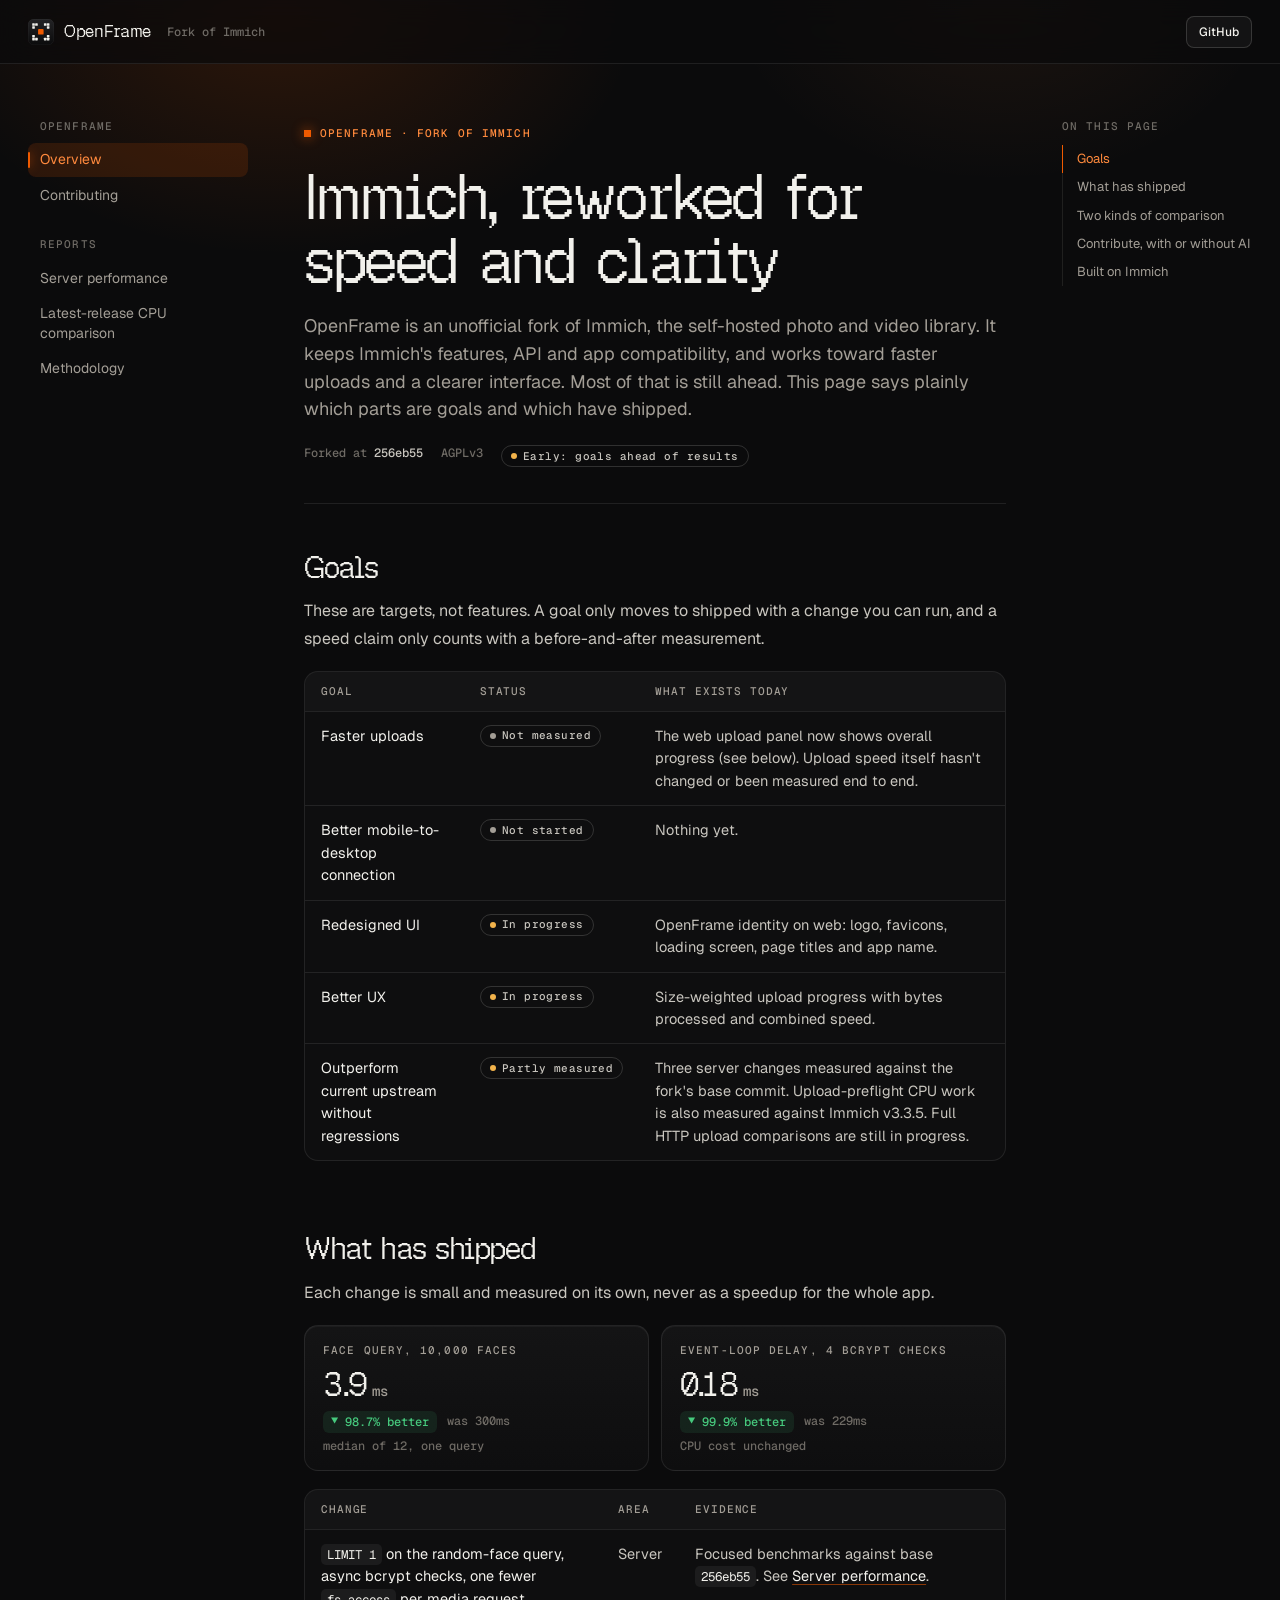
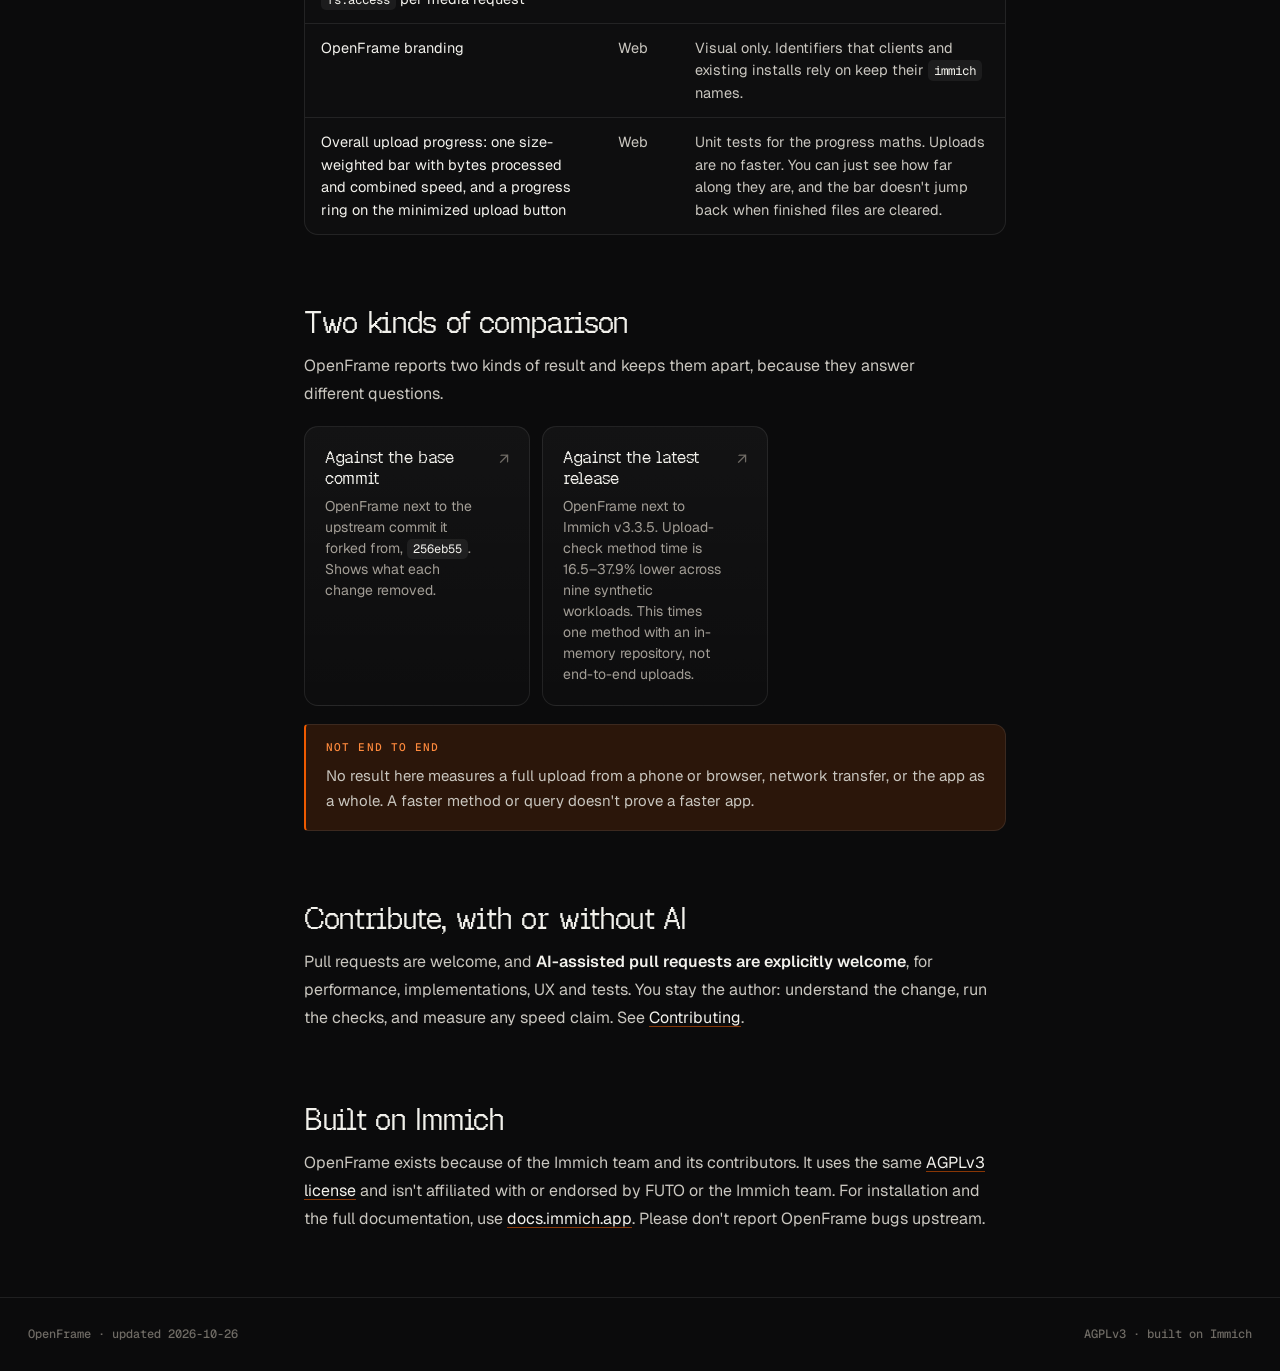
==== docs-site/src/index.html @ c0ccea8d "feat: launch OpenFrame branding, contribution policy and upload progress" ====
<!doctype html>
<html lang="en">
<head>
  <title>OpenFrame · a self-hosted photo library, forked from Immich</title>
  <meta name="description" content="OpenFrame is an unofficial fork of Immich working toward faster uploads, a better mobile-to-desktop connection and a redesigned UI. What's a goal, what has shipped, and how to contribute, including with AI tools.">
  <meta charset="utf-8">
  <meta name="viewport" content="width=device-width, initial-scale=1">
  <link rel="icon" href="assets/favicon.svg" type="image/svg+xml">
  <link rel="preconnect" href="https://fonts.googleapis.com">
  <link rel="preconnect" href="https://fonts.gstatic.com" crossorigin>
  <link rel="stylesheet" href="https://fonts.googleapis.com/css2?family=Geist:wght@400;500;600&family=Geist+Mono:wght@400;500&display=swap">
  <link rel="stylesheet" href="assets/site.css">
  <script src="site.config.js"></script>
  <script src="assets/site.js" defer></script>
</head>
<body>
  <main class="doc-main">
    <header class="doc-head">
      <p class="eyebrow cap">OpenFrame · fork of Immich</p>
      <h1>Immich, reworked for speed and clarity</h1>
      <p class="lede">OpenFrame is an unofficial fork of Immich, the self-hosted photo and video library. It keeps Immich's features, API and app compatibility, and works toward faster uploads and a clearer interface. Most of that is still ahead. This page says plainly which parts are goals and which have shipped.</p>
      <div class="doc-meta"><span>Forked at <b>256eb55</b></span><span>AGPLv3</span><span class="badge warn">Early: goals ahead of results</span></div>
    </header>

    <article class="doc-body">
      <h2>Goals</h2>
      <p>These are targets, not features. A goal only moves to shipped with a change you can run, and a speed claim only counts with a before-and-after measurement.</p>
      <table>
        <thead><tr><th>Goal</th><th>Status</th><th>What exists today</th></tr></thead>
        <tbody>
          <tr><td>Faster uploads</td><td><span class="badge">Not measured</span></td><td>The web upload panel now shows overall progress (see below). Upload speed itself hasn't changed or been measured end to end.</td></tr>
          <tr><td>Better mobile-to-desktop connection</td><td><span class="badge">Not started</span></td><td>Nothing yet.</td></tr>
          <tr><td>Redesigned UI</td><td><span class="badge warn">In progress</span></td><td>OpenFrame identity on web: logo, favicons, loading screen, page titles and app name.</td></tr>
          <tr><td>Better UX</td><td><span class="badge warn">In progress</span></td><td>Size-weighted upload progress with bytes processed and combined speed.</td></tr>
          <tr><td>Outperform current upstream without regressions</td><td><span class="badge warn">Partly measured</span></td><td>Three server changes measured against the fork's base commit. Upload-preflight CPU work is also measured against Immich v3.3.5. Full HTTP upload comparisons are still in progress.</td></tr>
        </tbody>
      </table>

      <h2>What has shipped</h2>
      <p>Each change is small and measured on its own, never as a speedup for the whole app.</p>
      <div class="stats">
        <div class="stat" data-label="Face query, 10,000 faces" data-value="3.9" data-before="300.3" data-unit="ms" data-better="lower" data-note="median of 12, one query"></div>
        <div class="stat" data-label="Event-loop delay, 4 bcrypt checks" data-value="0.18" data-before="229.2" data-unit="ms" data-better="lower" data-note="CPU cost unchanged"></div>
      </div>
      <table>
        <thead><tr><th>Change</th><th>Area</th><th>Evidence</th></tr></thead>
        <tbody>
          <tr><td><code>LIMIT 1</code> on the random-face query, async bcrypt checks, one fewer <code>fs.access</code> per media request</td><td>Server</td><td>Focused benchmarks against base <code>256eb55</code>. See <a href="performance.html">Server performance</a>.</td></tr>
          <tr><td>OpenFrame branding</td><td>Web</td><td>Visual only. Identifiers that clients and existing installs rely on keep their <code>immich</code> names.</td></tr>
          <tr><td>Overall upload progress: one size-weighted bar with bytes processed and combined speed, and a progress ring on the minimized upload button</td><td>Web</td><td>Unit tests for the progress maths. Uploads are no faster. You can just see how far along they are, and the bar doesn't jump back when finished files are cleared.</td></tr>
        </tbody>
      </table>

      <h2>Two kinds of comparison</h2>
      <p>OpenFrame reports two kinds of result and keeps them apart, because they answer different questions.</p>
      <div class="cards">
        <a class="card" href="performance.html"><b>Against the base commit</b><span>OpenFrame next to the upstream commit it forked from, <code>256eb55</code>. Shows what each change removed.</span></a>
        <a class="card" href="release-comparison.html"><b>Against the latest release</b><span>OpenFrame next to Immich v3.3.5. Upload-check method time is 16.5–37.9% lower across nine synthetic workloads. This times one method with an in-memory repository, not end-to-end uploads.</span></a>
      </div>
      <div class="callout warn">
        <p class="cap">Not end to end</p>
        <p>No result here measures a full upload from a phone or browser, network transfer, or the app as a whole. A faster method or query doesn't prove a faster app.</p>
      </div>

      <h2>Contribute, with or without AI</h2>
      <p>Pull requests are welcome, and <strong>AI-assisted pull requests are explicitly welcome</strong>, for performance, implementations, UX and tests. You stay the author: understand the change, run the checks, and measure any speed claim. See <a href="contributing.html">Contributing</a>.</p>

      <h2>Built on Immich</h2>
      <p>OpenFrame exists because of the Immich team and its contributors. It uses the same <a href="https://github.com/immich-app/immich/blob/main/LICENSE">AGPLv3 license</a> and isn't affiliated with or endorsed by FUTO or the Immich team. For installation and the full documentation, use <a href="https://docs.immich.app/">docs.immich.app</a>. Please don't report OpenFrame bugs upstream.</p>
    </article>
  </main>
</body>
</html>
---- docs-site/src/assets/site.css ----
/* a.yash0.in site kit: the also.codes dark system, tuned for docs and performance reports. */

@font-face { font-family: 'Geist Pixel'; src: url('fonts/GeistPixel-Square.woff2') format('woff2'); font-weight: 100 900; font-display: swap; }

:root {
  --bg: #0b0b0c;
  --panel: #131314;
  --panel-2: #0e0e0f;
  --ink: #f2f1ec;
  --ink-2: #c9c6bf;
  --mute: #a39e96;
  --faint: #6f6b65;
  --line: rgba(242, 241, 236, 0.09);
  --line-2: rgba(242, 241, 236, 0.16);
  --accent: #ef5a00;
  --accent-2: #ff8a3d;
  --accent-soft: rgba(239, 90, 0, 0.14);
  --ok: #46c97d;
  --warn: #f2b34b;
  --danger: #ff6a4d;
  /* Chart series, fixed order. Validated against --panel-2 for dark mode and colorblind separation. */
  --c1: #e8620f;
  --c2: #3f84e0;
  --c3: #b08a1e;
  --c4: #9a6ad6;
  --c5: #1f9e80;
  --c-before: #7a766f;
  --ease: cubic-bezier(0.16, 1, 0.3, 1);
  --sans: Geist, ui-sans-serif, system-ui, -apple-system, sans-serif;
  --mono: 'Geist Mono', ui-monospace, SFMono-Regular, Menlo, monospace;
  --pixel: 'Geist Pixel', var(--mono);
  color-scheme: dark;
}

*, *::before, *::after { box-sizing: border-box; }
html { overflow-x: clip; scroll-padding-top: 96px; -webkit-text-size-adjust: 100%; }
body {
  margin: 0;
  min-height: 100dvh;
  background: var(--bg);
  color: var(--ink);
  font: 16px/1.55 var(--sans);
  -webkit-font-smoothing: antialiased;
  overflow-x: clip;
}
::selection { background: rgba(239, 90, 0, 0.35); color: #fff; }
a { color: inherit; text-decoration: none; }
button { font: inherit; color: inherit; }
h1, h2, h3, h4 { margin: 0; font-family: var(--pixel); font-weight: 500; letter-spacing: -0.045em; line-height: 1.04; text-wrap: balance; }
p { margin: 0; text-wrap: pretty; }
code, pre { font-family: var(--mono); }
:not(pre) > code { font-size: 0.86em; padding: 2px 6px; border-radius: 5px; background: rgba(255, 255, 255, 0.06); color: var(--ink); }
:focus-visible { outline: 2px solid var(--accent-2); outline-offset: 4px; border-radius: 4px; }
.muted { color: var(--mute); }
.cap { font: 500 11px/1.2 var(--mono); letter-spacing: 0.1em; text-transform: uppercase; }
.eyebrow { display: inline-flex; align-items: center; gap: 9px; color: var(--accent-2); }
.eyebrow::before { content: ''; width: 7px; height: 7px; background: var(--accent); box-shadow: 0 0 12px rgba(239, 90, 0, 0.8); }
.skip-link { position: fixed; left: 20px; top: -100px; z-index: 100; padding: 12px 20px; border-radius: 30px; background: var(--ink); color: var(--bg); }
.skip-link:focus { top: 12px; }

/* ---------- buttons ---------- */

.btn {
  display: inline-flex; align-items: center; justify-content: center; gap: 8px;
  height: 40px; padding: 0 18px;
  border: 1px solid var(--line-2); border-radius: 999px;
  background: rgba(255, 255, 255, 0.04);
  font: 500 14px/1 var(--sans); white-space: nowrap; cursor: pointer;
  transition: transform 0.35s var(--ease), background 0.3s, border-color 0.3s;
}
.btn:hover { background: rgba(255, 255, 255, 0.09); border-color: rgba(255, 255, 255, 0.26); }
.btn:active { transform: translateY(1px) scale(0.985); }
.btn-primary { border-color: transparent; background: linear-gradient(#ff7a2a, var(--accent)); color: #fff; box-shadow: inset 0 1px 0 rgba(255, 255, 255, 0.35), 0 8px 22px -8px rgba(239, 90, 0, 0.75); }
.btn-primary:hover { background: linear-gradient(#ff8a3d, #f56400); border-color: transparent; }
.btn-sm { height: 32px; padding: 0 12px; border-radius: 8px; font-size: 12px; }

/* ---------- top bar ---------- */

.topbar {
  position: fixed; inset: 0 0 auto; z-index: 20;
  display: flex; align-items: center; gap: 16px;
  height: 64px; padding: 0 28px;
  border-bottom: 1px solid var(--line);
  background: rgba(11, 11, 12, 0.78);
  backdrop-filter: blur(14px) saturate(1.4);
}
.brand { display: inline-flex; align-items: center; gap: 10px; min-width: 0; font: 500 17px/1 var(--pixel); letter-spacing: -0.02em; }
.brand img { width: 26px; height: 26px; flex: none; }
.brand span { overflow: hidden; text-overflow: ellipsis; white-space: nowrap; }
.topbar .crumb { color: var(--faint); font: 500 12px/1 var(--mono); }
.topbar .crumb a:hover { color: var(--ink); }
.topbar nav { display: flex; gap: 6px; margin-left: auto; }

/* ---------- three-column docs layout ---------- */

.docs {
  position: relative;
  display: grid; grid-template-columns: 220px minmax(0, 1fr) 190px; gap: 56px;
  width: 100%; max-width: 1304px; margin: 0 auto; padding: 120px 28px 64px;
}
.docs.wide { grid-template-columns: 220px minmax(0, 1fr); }
.docs::before {
  content: ''; position: absolute; inset: 0 0 auto; height: 520px; z-index: -1; pointer-events: none;
  background:
    radial-gradient(40% 70% at 22% 0%, rgba(239, 90, 0, 0.16), transparent 70%),
    radial-gradient(30% 50% at 78% 0%, rgba(255, 138, 61, 0.07), transparent 70%);
}

.doc-menu { position: sticky; top: 96px; max-height: calc(100dvh - 120px); overflow-y: auto; scrollbar-width: thin; }
.doc-menu > summary { display: none; }
.doc-nav-group + .doc-nav-group { margin-top: 26px; }
.doc-nav .cap { margin-bottom: 10px; padding-left: 12px; color: var(--faint); }
.doc-nav ul { list-style: none; margin: 0; padding: 0; display: grid; gap: 2px; }
.doc-nav a { position: relative; display: block; padding: 7px 12px; border-radius: 8px; color: var(--mute); font-size: 14px; line-height: 1.4; transition: color 0.2s, background 0.2s; }
.doc-nav a:hover { color: var(--ink); background: rgba(255, 255, 255, 0.04); }
.doc-nav a[aria-current='page'] { color: var(--accent-2); background: var(--accent-soft); }
.doc-nav a[aria-current='page']::before { content: ''; position: absolute; left: 0; top: 9px; bottom: 9px; width: 2px; border-radius: 2px; background: var(--accent); box-shadow: 0 0 10px rgba(239, 90, 0, 0.8); }

.doc-toc { position: sticky; top: 96px; align-self: start; }
.doc-toc .cap { margin-bottom: 12px; color: var(--faint); }
.doc-toc ul { list-style: none; margin: 0; padding: 0; border-left: 1px solid var(--line); }
.doc-toc a { display: block; margin-left: -1px; padding: 5px 0 5px 14px; border-left: 1px solid transparent; color: var(--mute); font-size: 13px; line-height: 1.4; transition: color 0.2s, border-color 0.2s; }
.doc-toc a:hover { color: var(--ink); }
.doc-toc a.on { color: var(--accent-2); border-left-color: var(--accent); }

/* ---------- page head ---------- */

.doc-main { min-width: 0; max-width: 800px; }
.docs.wide .doc-main { max-width: 1040px; }
.doc-head { padding-bottom: 36px; margin-bottom: 40px; border-bottom: 1px solid var(--line); }
.doc-head h1 { margin: 20px 0 18px; font-size: clamp(38px, 5.4vw, 62px); }
.doc-head .lede { max-width: 60ch; color: var(--mute); font-size: 18px; }
.doc-meta { display: flex; flex-wrap: wrap; gap: 8px 18px; margin-top: 22px; color: var(--faint); font: 500 12px/1.4 var(--mono); }
.doc-meta b { color: var(--ink-2); font-weight: 500; }

/* ---------- prose ---------- */

.doc-body { color: var(--ink-2); font-size: 16px; line-height: 1.75; }
.doc-body > * + * { margin-top: 18px; }
.doc-body h2 { margin-top: 64px; padding-top: 8px; color: var(--ink); font-size: 30px; scroll-margin-top: 104px; }
.doc-body > h2:first-child { margin-top: 0; }
.doc-body h3 { margin-top: 36px; color: var(--ink); font-size: 20px; letter-spacing: -0.03em; scroll-margin-top: 104px; }
.doc-body h2 + *, .doc-body h3 + * { margin-top: 14px; }
.doc-anchor { margin-left: 12px; color: var(--faint); font-family: var(--mono); font-size: 0.6em; opacity: 0; transition: opacity 0.2s, color 0.2s; }
.doc-body :is(h2, h3):hover .doc-anchor, .doc-anchor:focus-visible { opacity: 1; }
.doc-anchor:hover { color: var(--accent-2); }
.doc-body :is(p, li, td, .callout) a { color: var(--ink); text-decoration: underline; text-decoration-color: rgba(239, 90, 0, 0.55); text-underline-offset: 3px; }
.doc-body :is(p, li, td, .callout) a:hover { color: var(--accent-2); text-decoration-color: var(--accent-2); }
.doc-body strong { color: var(--ink); font-weight: 600; }
.doc-body ul, .doc-body ol { padding-left: 22px; }
.doc-body li + li { margin-top: 8px; }
.doc-body ul li::marker { color: var(--accent); }
.doc-body ol li::marker { color: var(--mute); font-family: var(--mono); font-size: 0.86em; }
.doc-body hr { height: 1px; margin: 48px 0; border: 0; background: var(--line); }
.doc-body img { max-width: 100%; border: 1px solid var(--line); border-radius: 14px; }

/* ---------- code ---------- */

.code { margin: 22px 0 0; overflow: hidden; border: 1px solid var(--line); border-radius: 14px; background: #070708; box-shadow: 0 30px 60px -40px rgba(0, 0, 0, 0.9), inset 0 1px 0 rgba(255, 255, 255, 0.04); }
.code figcaption { display: flex; align-items: center; gap: 6px; min-height: 44px; padding: 4px 6px 4px 16px; border-bottom: 1px solid var(--line); background: rgba(255, 255, 255, 0.025); }
.code figcaption i { width: 9px; height: 9px; border-radius: 50%; background: rgba(255, 255, 255, 0.12); }
.code figcaption span { margin: 0 auto 0 8px; color: var(--mute); font: 500 11px/1 var(--mono); letter-spacing: 0.08em; text-transform: uppercase; }
.code pre { margin: 0; padding: 20px 22px; overflow-x: auto; color: var(--ink); font: 13.5px/1.75 var(--mono); scrollbar-width: thin; }
.code code { padding: 0; background: none; font-size: inherit; color: inherit; }
.code .add { color: var(--ok); }
.code .del { color: var(--danger); }
.code .dim { color: var(--faint); }

/* ---------- tables ---------- */

.table { overflow-x: auto; border: 1px solid var(--line); border-radius: 14px; background: rgba(255, 255, 255, 0.015); }
.table table { width: 100%; border-collapse: collapse; font-size: 14.5px; line-height: 1.55; }
.table th { padding: 12px 16px; color: var(--mute); background: rgba(255, 255, 255, 0.025); font: 500 11px/1.3 var(--mono); letter-spacing: 0.08em; text-transform: uppercase; text-align: left; white-space: nowrap; }
.table td { padding: 13px 16px; border-top: 1px solid var(--line); vertical-align: top; }
.table td:first-child { color: var(--ink); }
.table :is(th, td).num { text-align: right; font-family: var(--mono); font-variant-numeric: tabular-nums; }
.table tr:hover td { background: rgba(255, 255, 255, 0.015); }

/* ---------- callouts ---------- */

.callout { display: grid; gap: 6px; padding: 16px 18px 16px 20px; border: 1px solid var(--line); border-left: 2px solid var(--mute); border-radius: 4px 12px 12px 4px; background: rgba(255, 255, 255, 0.025); font-size: 15px; line-height: 1.65; }
.callout > .cap { color: var(--mute); }
.callout.tip { border-left-color: var(--ok); background: rgba(70, 201, 125, 0.05); }
.callout.tip > .cap { color: var(--ok); }
.callout.warn { border-left-color: var(--accent); background: var(--accent-soft); }
.callout.warn > .cap { color: var(--accent-2); }
.callout > * + * { margin-top: 4px; }

/* ---------- steps ---------- */

.doc-body ol.steps { list-style: none; counter-reset: step; padding: 0; }
.steps > li { counter-increment: step; position: relative; margin: 0 !important; padding: 0 0 30px 56px; }
.steps > li::before { content: counter(step, decimal-leading-zero); position: absolute; left: 0; top: 0; display: grid; place-items: center; width: 36px; height: 36px; border: 1px solid var(--line-2); border-radius: 10px; background: var(--panel); color: var(--accent-2); font: 500 12px/1 var(--mono); }
.steps > li::after { content: ''; position: absolute; left: 18px; top: 44px; bottom: 8px; width: 1px; background: linear-gradient(var(--line-2), transparent); }
.steps > li:last-child { padding-bottom: 0; }
.steps > li:last-child::after { display: none; }
.steps h3 { margin: 6px 0 10px !important; font-size: 19px; }

/* ---------- cards ---------- */

.cards { display: grid; grid-template-columns: repeat(auto-fill, minmax(220px, 1fr)); gap: 12px; }
.card { position: relative; display: grid; align-content: start; gap: 8px; padding: 20px; border: 1px solid var(--line); border-radius: 14px; background: linear-gradient(180deg, rgba(255, 255, 255, 0.035), rgba(255, 255, 255, 0.01)); transition: border-color 0.3s, transform 0.4s var(--ease), background 0.3s; }
.card b { color: var(--ink); font: 500 17px/1.2 var(--pixel); letter-spacing: -0.02em; }
.card span { color: var(--mute); font-size: 14px; line-height: 1.5; }
a.card { padding-right: 44px; text-decoration: none !important; }
a.card::after { content: '↗'; position: absolute; top: 20px; right: 20px; color: var(--faint); transition: color 0.3s, transform 0.4s var(--ease); }
a.card:hover { border-color: rgba(239, 90, 0, 0.45); background: linear-gradient(180deg, rgba(239, 90, 0, 0.09), rgba(239, 90, 0, 0.02)); transform: translateY(-2px); }
a.card:hover::after { color: var(--accent-2); transform: translate(2px, -2px); }

/* ---------- badges ---------- */

.badge { display: inline-flex; align-items: center; gap: 6px; height: 22px; padding: 0 9px; border: 1px solid var(--line-2); border-radius: 999px; color: var(--ink-2); font: 500 11px/1 var(--mono); letter-spacing: 0.04em; white-space: nowrap; vertical-align: 2px; }
.badge::before { content: ''; width: 6px; height: 6px; border-radius: 50%; background: var(--mute); }
.badge.ok::before { background: var(--ok); }
.badge.warn::before { background: var(--warn); }
.badge.bad::before { background: var(--danger); }

/* ---------- stat tiles ---------- */

.stats { display: grid; grid-template-columns: repeat(auto-fit, minmax(160px, 1fr)); gap: 12px; }
.stat { display: grid; align-content: start; gap: 10px; padding: 18px 18px 16px; border: 1px solid var(--line); border-radius: 14px; background: linear-gradient(180deg, #141415, #0e0e0f); box-shadow: inset 0 1px 0 rgba(255, 255, 255, 0.04); }
.stat > .cap { color: var(--mute); }
.stat-value { color: var(--ink); font: 500 34px/1 var(--pixel); letter-spacing: -0.04em; font-variant-numeric: tabular-nums; }
.stat-value small { margin-left: 4px; color: var(--mute); font: 500 14px/1 var(--mono); letter-spacing: 0; }
.stat-foot { display: flex; flex-wrap: wrap; align-items: center; gap: 6px 10px; color: var(--faint); font: 500 12px/1.3 var(--mono); }
.delta { display: inline-flex; align-items: center; gap: 4px; height: 22px; padding: 0 8px; border-radius: 6px; font: 500 12px/1 var(--mono); }
.delta.good { color: var(--ok); background: rgba(70, 201, 125, 0.1); }
.delta.bad { color: var(--danger); background: rgba(255, 106, 77, 0.1); }
.delta.flat { color: var(--mute); background: rgba(255, 255, 255, 0.05); }

/* ---------- charts ---------- */

.chart { position: relative; margin: 26px 0 0; padding: 20px 20px 16px; border: 1px solid var(--line); border-radius: 16px; background: linear-gradient(180deg, #121213, var(--panel-2)); box-shadow: inset 0 1px 0 rgba(255, 255, 255, 0.04); }
.chart-head { display: flex; flex-wrap: wrap; align-items: flex-start; gap: 10px 16px; margin-bottom: 14px; }
.chart-title { flex: 1 1 240px; display: grid; gap: 4px; }
.chart-title b { color: var(--ink); font: 500 17px/1.25 var(--pixel); letter-spacing: -0.02em; }
.chart-title span { color: var(--mute); font-size: 13.5px; line-height: 1.45; }
.chart-legend { display: flex; flex-wrap: wrap; gap: 6px 14px; margin: 0 0 12px; padding: 0; list-style: none; color: var(--ink-2); font: 500 12px/1.3 var(--mono); }
.chart-legend li { display: inline-flex; align-items: center; gap: 7px; margin: 0 !important; }
.chart-legend i { width: 10px; height: 10px; border-radius: 3px; }
.chart-legend i.line { height: 3px; border-radius: 1px; width: 14px; }
.chart-plot { position: relative; }
.chart-plot svg { display: block; width: 100%; height: auto; overflow: visible; }
.chart svg text { fill: var(--mute); font: 500 11px var(--mono); font-variant-numeric: tabular-nums; }
.chart svg text.ink { fill: var(--ink-2); }
.chart svg text.strong { fill: var(--ink); }
.chart svg .grid { stroke: var(--line); stroke-width: 1; }
.chart svg .axis { stroke: var(--line-2); stroke-width: 1; }
.chart svg .cross { stroke: var(--line-2); stroke-width: 1; }
.chart svg .mark-line { stroke: var(--faint); stroke-width: 1; stroke-dasharray: 3 4; }
.chart figcaption { margin-top: 12px; padding-top: 12px; border-top: 1px solid var(--line); color: var(--faint); font-size: 13px; line-height: 1.55; }
.chart .table { margin-top: 12px; }
.chart-tip {
  position: absolute; z-index: 5; pointer-events: none;
  min-width: 150px; padding: 10px 12px;
  border: 1px solid var(--line-2); border-radius: 10px;
  background: rgba(19, 19, 20, 0.96); box-shadow: 0 18px 40px -18px rgba(0, 0, 0, 0.9);
  font: 500 12px/1.5 var(--mono); color: var(--ink-2);
  opacity: 0; transform: translateY(4px); transition: opacity 0.15s, transform 0.15s;
}
.chart-tip.on { opacity: 1; transform: none; }
.chart-tip b { display: block; margin-bottom: 4px; color: var(--ink); font-weight: 500; }
.chart-tip div { display: flex; align-items: center; gap: 8px; }
.chart-tip div i { width: 8px; height: 8px; border-radius: 2px; flex: none; }
.chart-tip div span { margin-left: auto; padding-left: 14px; color: var(--ink); }
.chart-error { color: var(--danger); font: 500 13px/1.5 var(--mono); }

/* ---------- footer ---------- */

.site-foot { display: flex; flex-wrap: wrap; justify-content: space-between; gap: 12px; max-width: 1304px; margin: 0 auto; padding: 28px; border-top: 1px solid var(--line); color: var(--faint); font: 500 12px/1.4 var(--mono); }
.site-foot a:hover { color: var(--ink); }

/* ---------- responsive ---------- */

@media (max-width: 1180px) {
  .docs { grid-template-columns: 220px minmax(0, 1fr); }
  .doc-toc { display: none; }
}

@media (max-width: 860px) {
  .topbar { padding: 0 18px; }
  .topbar .crumb { display: none; }
  .docs, .docs.wide { grid-template-columns: minmax(0, 1fr); gap: 0; padding: 92px 18px 48px; }
  .doc-menu { position: static; max-height: none; margin-bottom: 28px; border: 1px solid var(--line); border-radius: 12px; background: var(--panel-2); }
  .doc-menu > summary { display: flex; align-items: center; justify-content: space-between; padding: 12px 14px; cursor: pointer; list-style: none; color: var(--ink-2); font: 500 12px/1 var(--mono); letter-spacing: 0.08em; text-transform: uppercase; }
  .doc-menu > summary::after { content: '+'; color: var(--accent-2); }
  .doc-menu[open] > summary::after { content: '−'; }
  .doc-menu .doc-nav { padding: 4px 6px 14px; }
  .chart { padding: 16px 14px 12px; }
}

@media (prefers-reduced-motion: reduce) {
  *, *::before, *::after { transition-duration: 0.01ms !important; animation-duration: 0.01ms !important; }
}

@media print {
  .topbar, .doc-side, .doc-toc, .chart-head .btn, .site-foot { display: none !important; }
  .docs { display: block; padding: 0; }
}
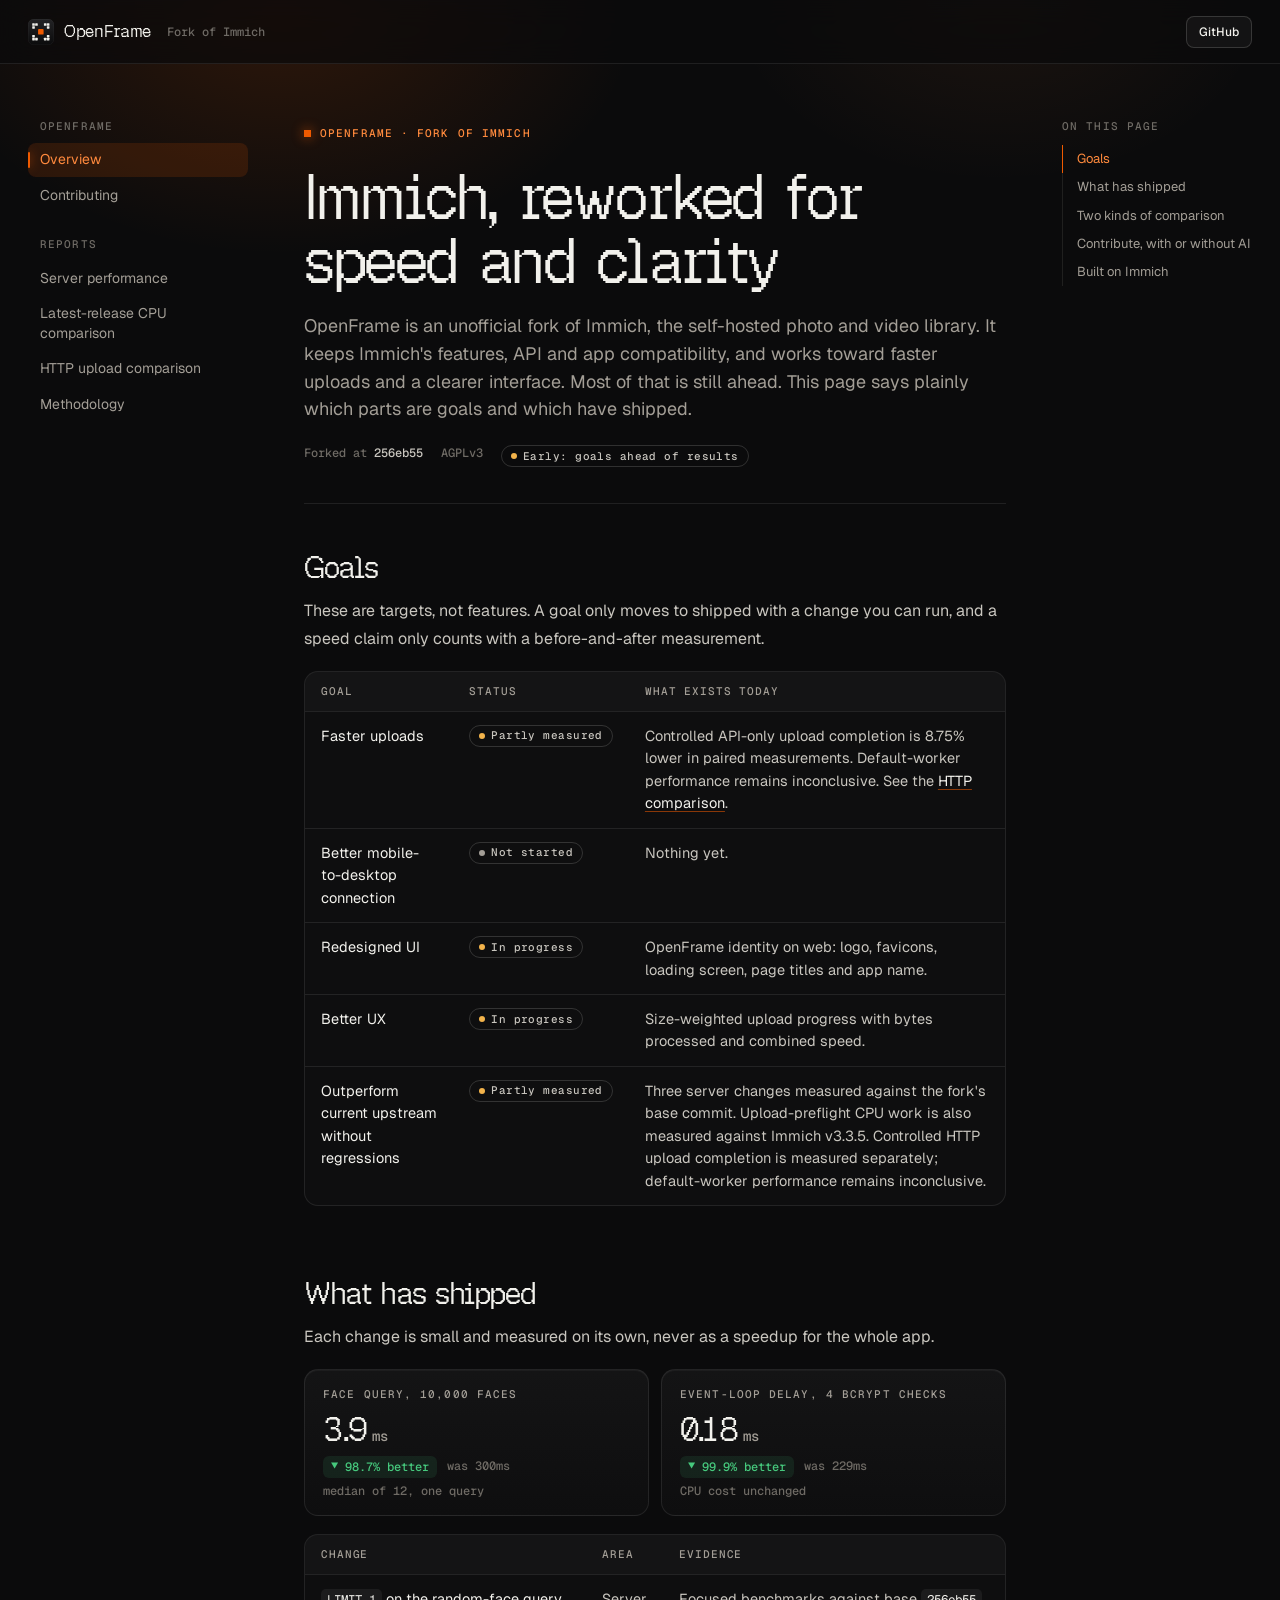
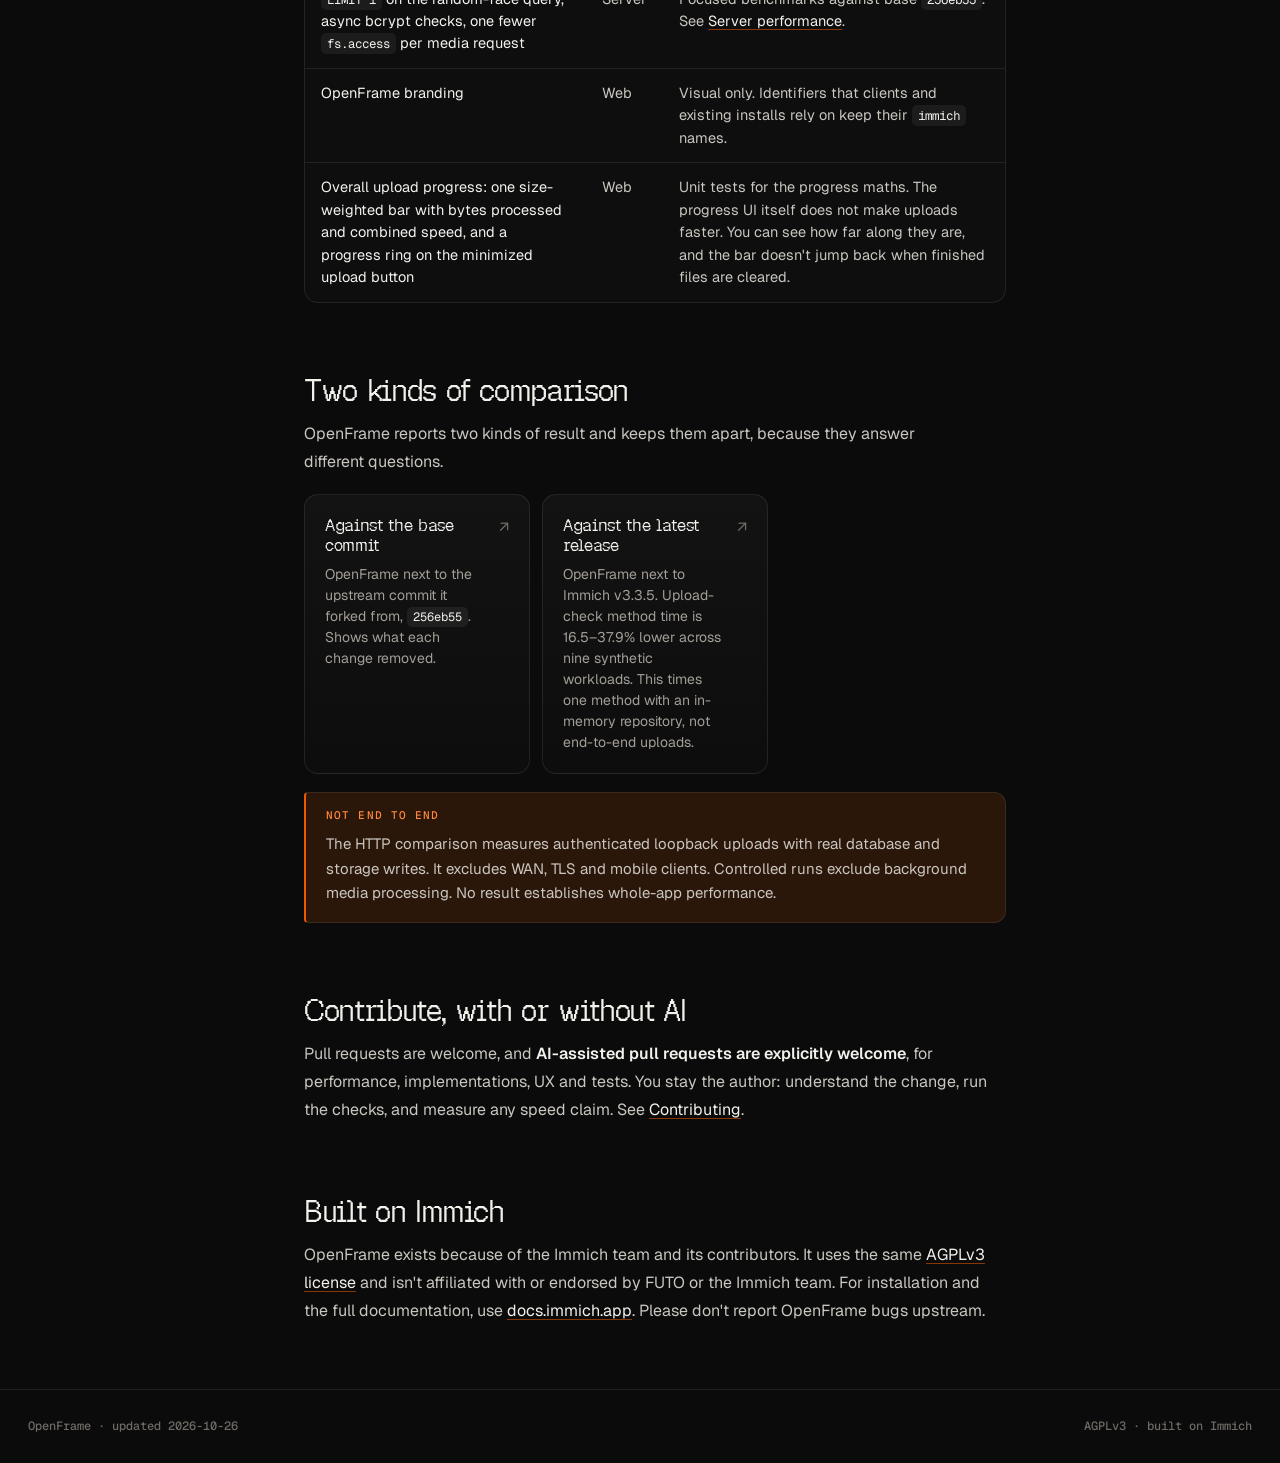
==== commit 7d3464f9: "perf: publish reproducible latest-Immich upload comparisons" ====
--- a/docs-site/src/index.html
+++ b/docs-site/src/index.html
@@ -28,11 +28,11 @@
       <table>
         <thead><tr><th>Goal</th><th>Status</th><th>What exists today</th></tr></thead>
         <tbody>
-          <tr><td>Faster uploads</td><td><span class="badge">Not measured</span></td><td>The web upload panel now shows overall progress (see below). Upload speed itself hasn't changed or been measured end to end.</td></tr>
+          <tr><td>Faster uploads</td><td><span class="badge warn">Partly measured</span></td><td>Controlled API-only upload completion is 8.75% lower in paired measurements. Default-worker performance remains inconclusive. See the <a href="http-comparison.html">HTTP comparison</a>.</td></tr>
           <tr><td>Better mobile-to-desktop connection</td><td><span class="badge">Not started</span></td><td>Nothing yet.</td></tr>
           <tr><td>Redesigned UI</td><td><span class="badge warn">In progress</span></td><td>OpenFrame identity on web: logo, favicons, loading screen, page titles and app name.</td></tr>
           <tr><td>Better UX</td><td><span class="badge warn">In progress</span></td><td>Size-weighted upload progress with bytes processed and combined speed.</td></tr>
-          <tr><td>Outperform current upstream without regressions</td><td><span class="badge warn">Partly measured</span></td><td>Three server changes measured against the fork's base commit. Upload-preflight CPU work is also measured against Immich v3.3.5. Full HTTP upload comparisons are still in progress.</td></tr>
+          <tr><td>Outperform current upstream without regressions</td><td><span class="badge warn">Partly measured</span></td><td>Three server changes measured against the fork's base commit. Upload-preflight CPU work is also measured against Immich v3.3.5. Controlled HTTP upload completion is measured separately; default-worker performance remains inconclusive.</td></tr>
         </tbody>
       </table>
 
@@ -47,7 +47,7 @@
         <tbody>
           <tr><td><code>LIMIT 1</code> on the random-face query, async bcrypt checks, one fewer <code>fs.access</code> per media request</td><td>Server</td><td>Focused benchmarks against base <code>256eb55</code>. See <a href="performance.html">Server performance</a>.</td></tr>
           <tr><td>OpenFrame branding</td><td>Web</td><td>Visual only. Identifiers that clients and existing installs rely on keep their <code>immich</code> names.</td></tr>
-          <tr><td>Overall upload progress: one size-weighted bar with bytes processed and combined speed, and a progress ring on the minimized upload button</td><td>Web</td><td>Unit tests for the progress maths. Uploads are no faster. You can just see how far along they are, and the bar doesn't jump back when finished files are cleared.</td></tr>
+          <tr><td>Overall upload progress: one size-weighted bar with bytes processed and combined speed, and a progress ring on the minimized upload button</td><td>Web</td><td>Unit tests for the progress maths. The progress UI itself does not make uploads faster. You can see how far along they are, and the bar doesn't jump back when finished files are cleared.</td></tr>
         </tbody>
       </table>
 
@@ -59,7 +59,7 @@
       </div>
       <div class="callout warn">
         <p class="cap">Not end to end</p>
-        <p>No result here measures a full upload from a phone or browser, network transfer, or the app as a whole. A faster method or query doesn't prove a faster app.</p>
+        <p>The HTTP comparison measures authenticated loopback uploads with real database and storage writes. It excludes WAN, TLS and mobile clients. Controlled runs exclude background media processing. No result establishes whole-app performance.</p>
       </div>
 
       <h2>Contribute, with or without AI</h2>
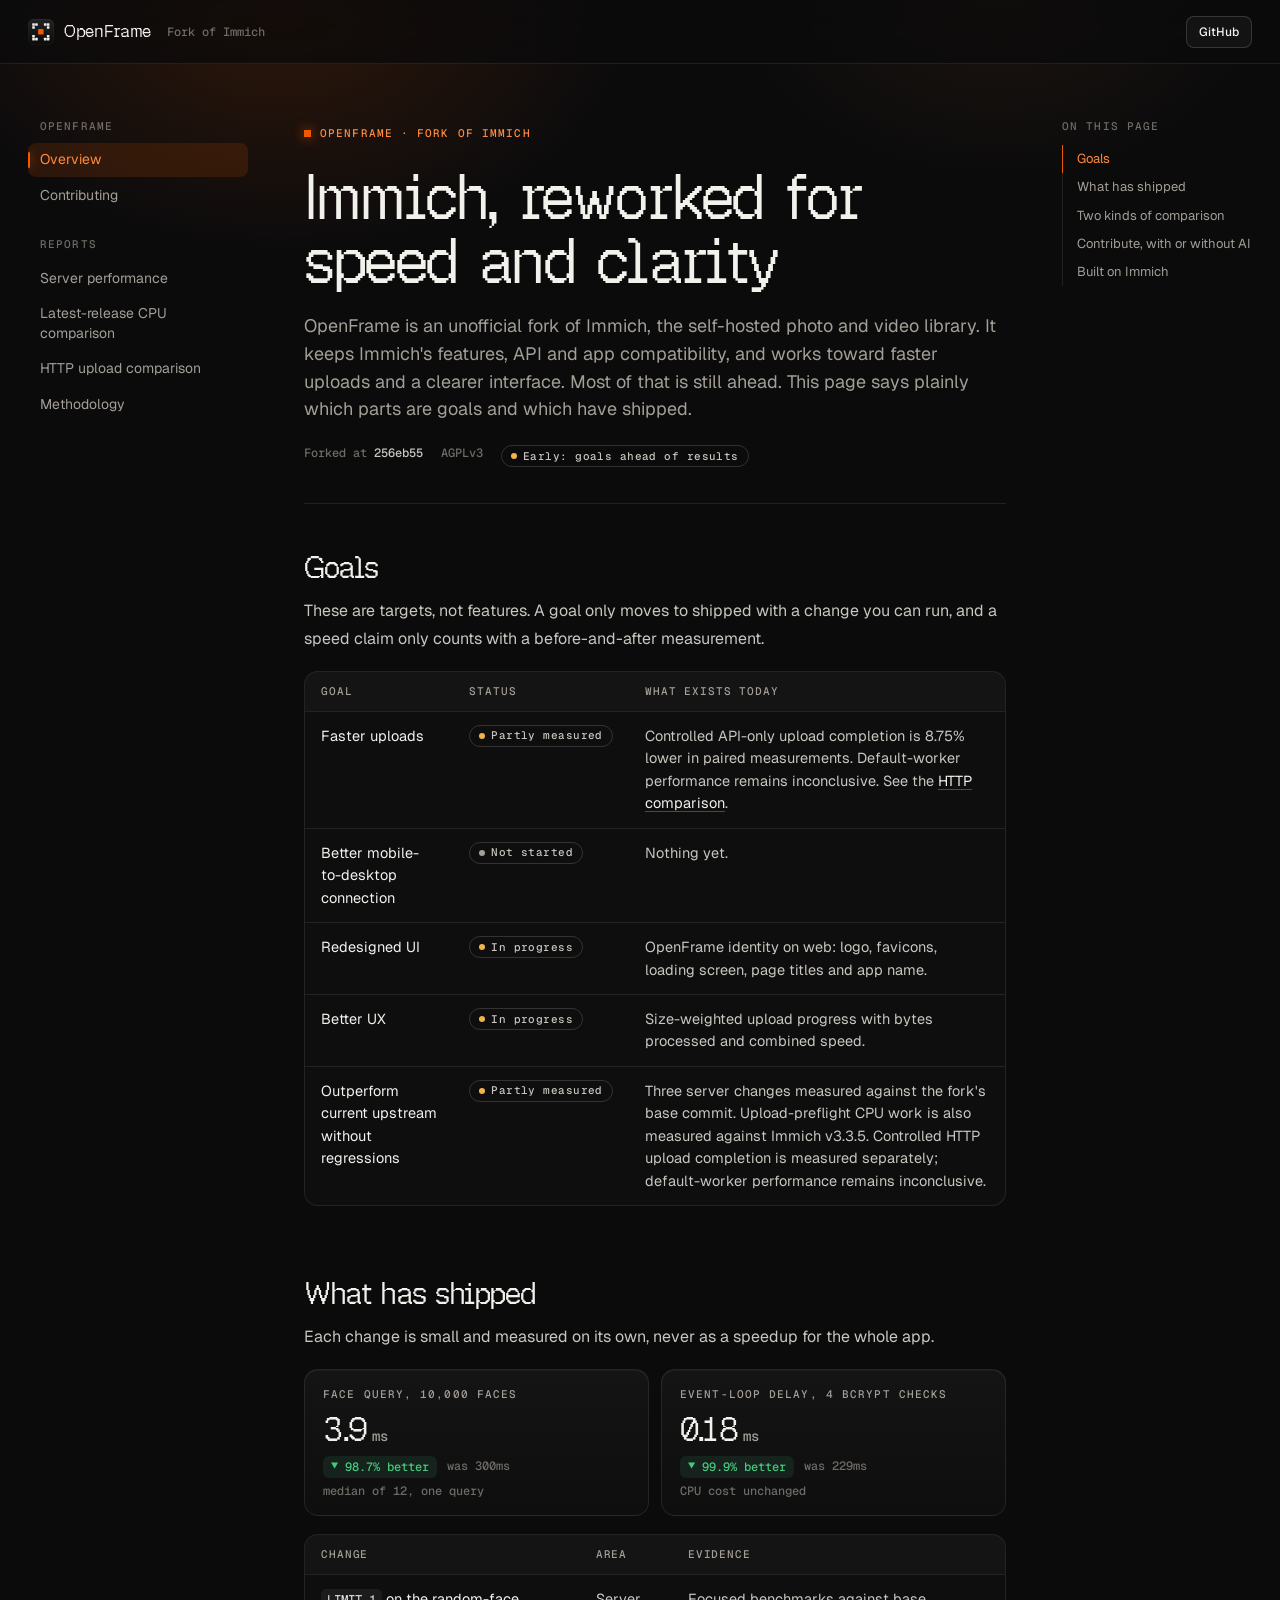
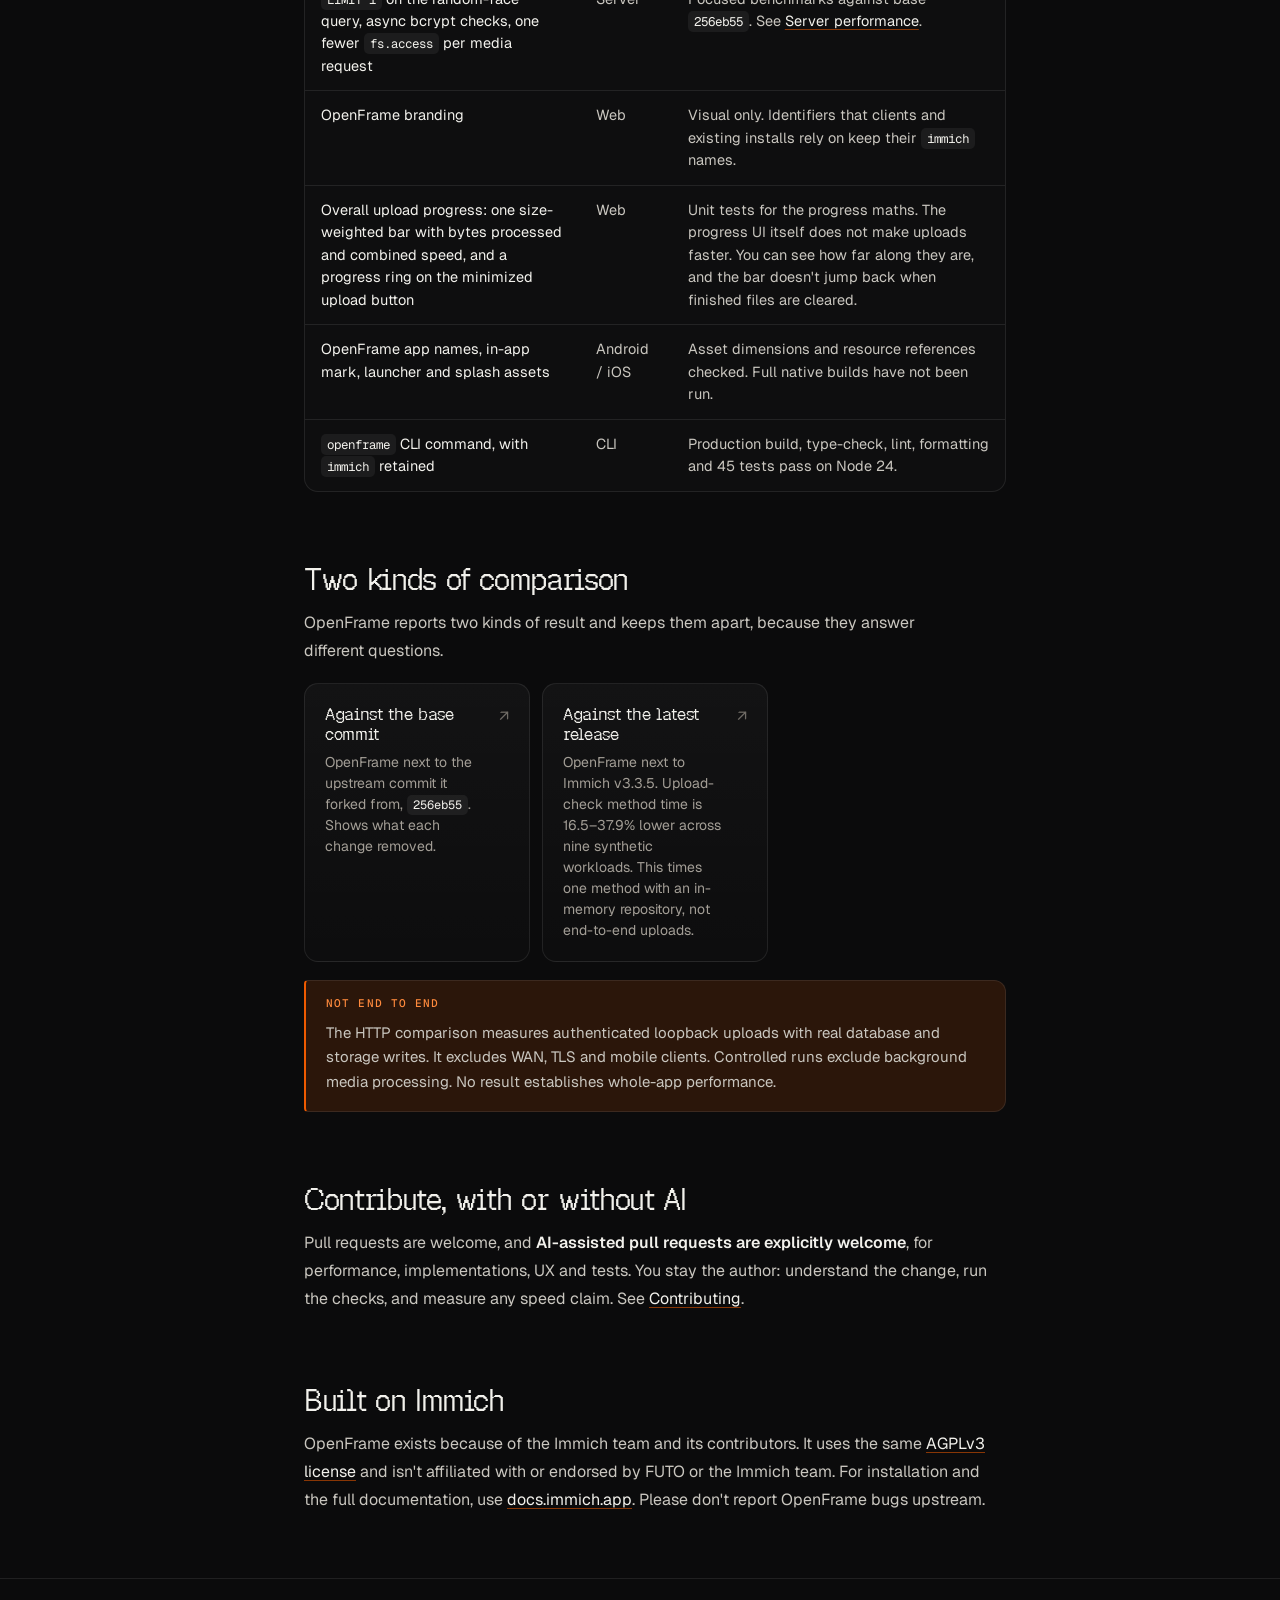
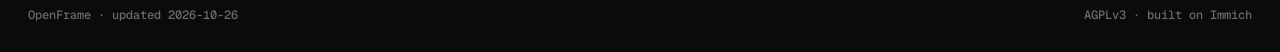
==== commit 06844a91: "docs: record verified mobile branding and CLI delivery" ====
--- a/docs-site/src/index.html
+++ b/docs-site/src/index.html
@@ -48,6 +48,8 @@
           <tr><td><code>LIMIT 1</code> on the random-face query, async bcrypt checks, one fewer <code>fs.access</code> per media request</td><td>Server</td><td>Focused benchmarks against base <code>256eb55</code>. See <a href="performance.html">Server performance</a>.</td></tr>
           <tr><td>OpenFrame branding</td><td>Web</td><td>Visual only. Identifiers that clients and existing installs rely on keep their <code>immich</code> names.</td></tr>
           <tr><td>Overall upload progress: one size-weighted bar with bytes processed and combined speed, and a progress ring on the minimized upload button</td><td>Web</td><td>Unit tests for the progress maths. The progress UI itself does not make uploads faster. You can see how far along they are, and the bar doesn't jump back when finished files are cleared.</td></tr>
+          <tr><td>OpenFrame app names, in-app mark, launcher and splash assets</td><td>Android / iOS</td><td>Asset dimensions and resource references checked. Full native builds have not been run.</td></tr>
+          <tr><td><code>openframe</code> CLI command, with <code>immich</code> retained</td><td>CLI</td><td>Production build, type-check, lint, formatting and 45 tests pass on Node 24.</td></tr>
         </tbody>
       </table>
 
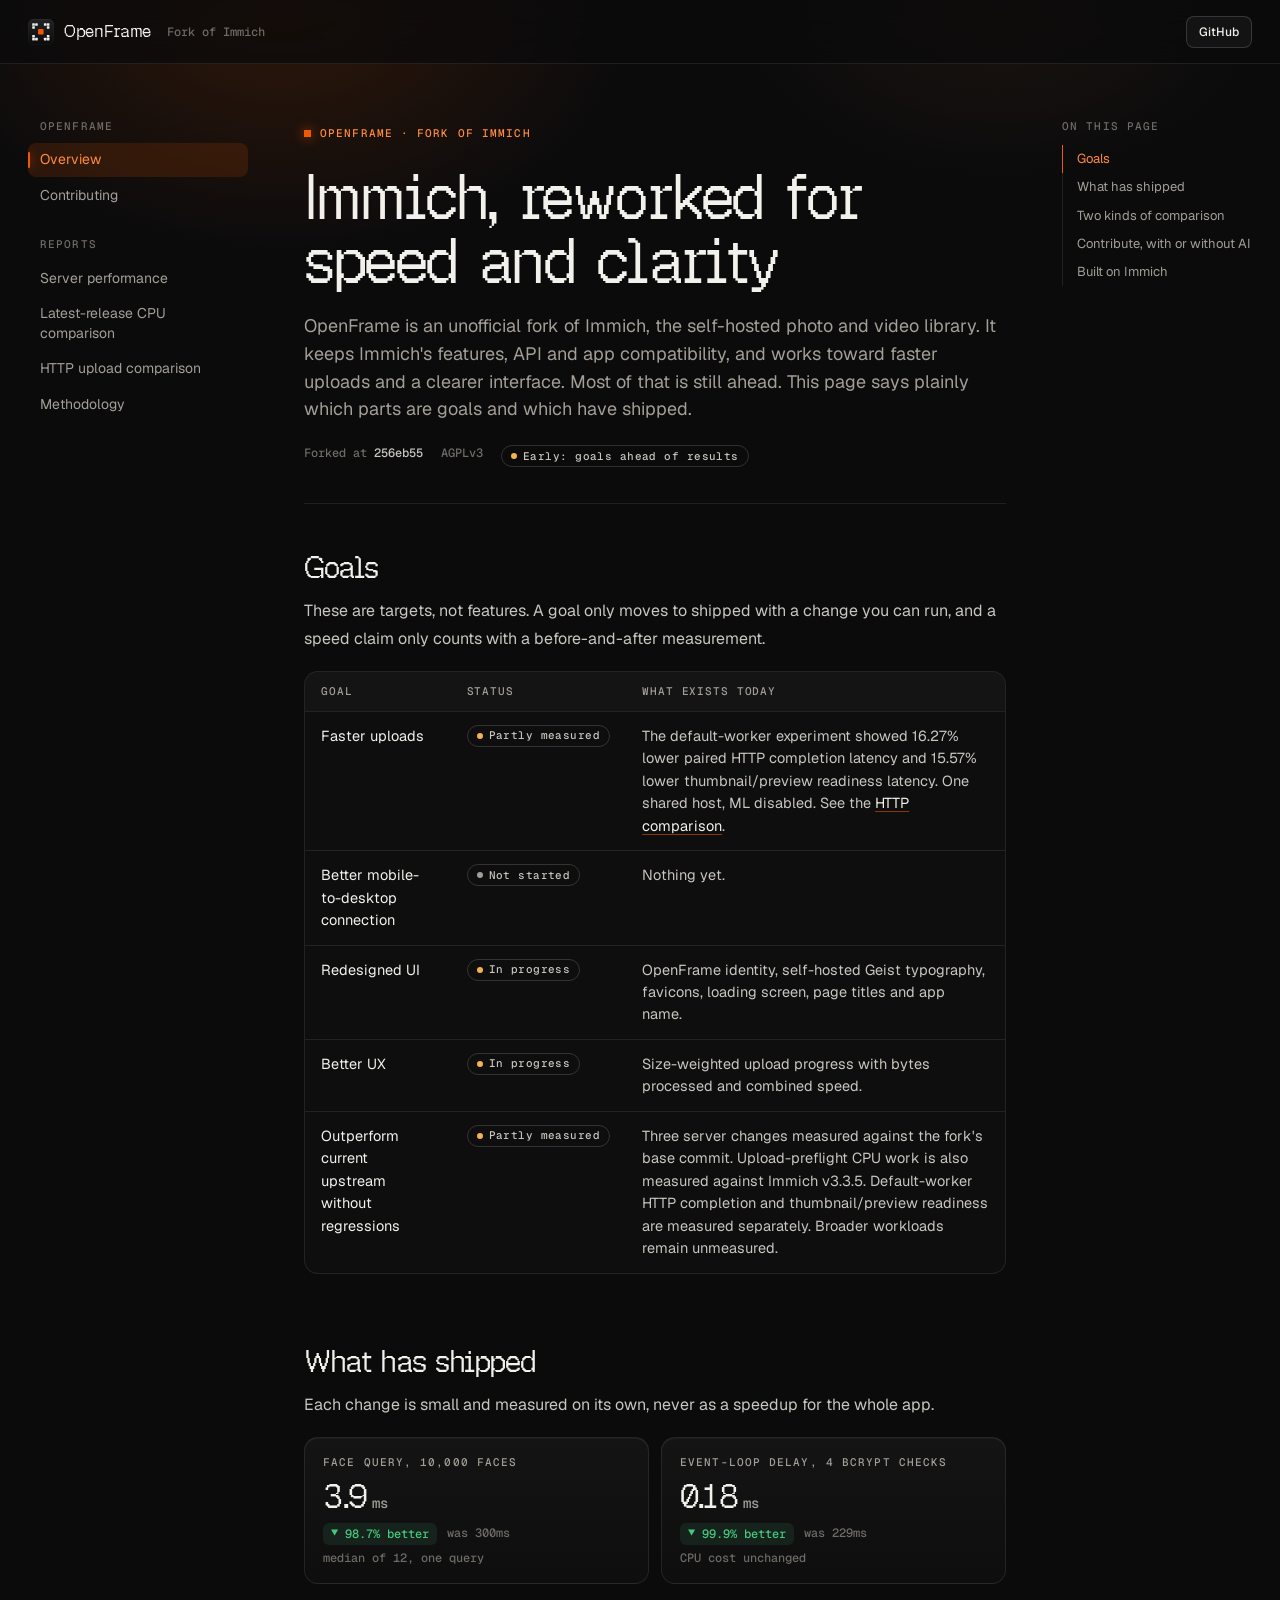
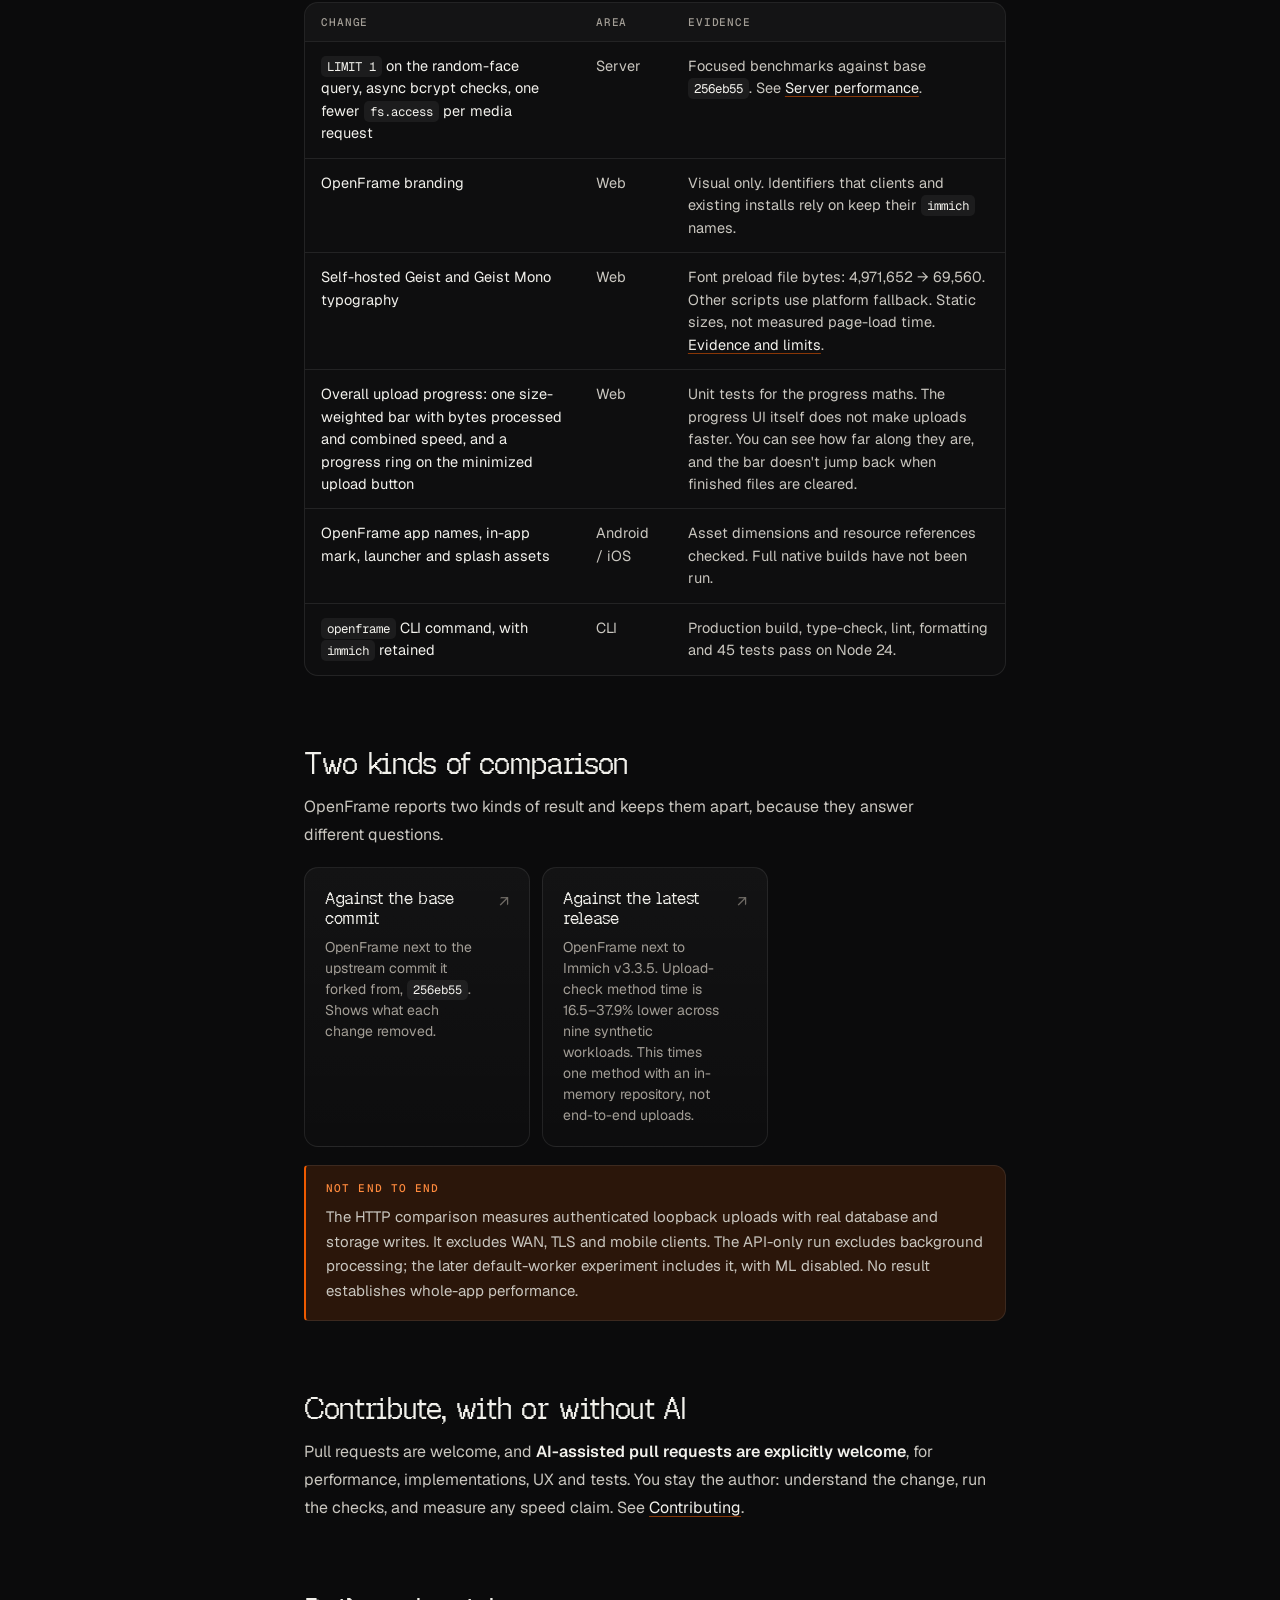
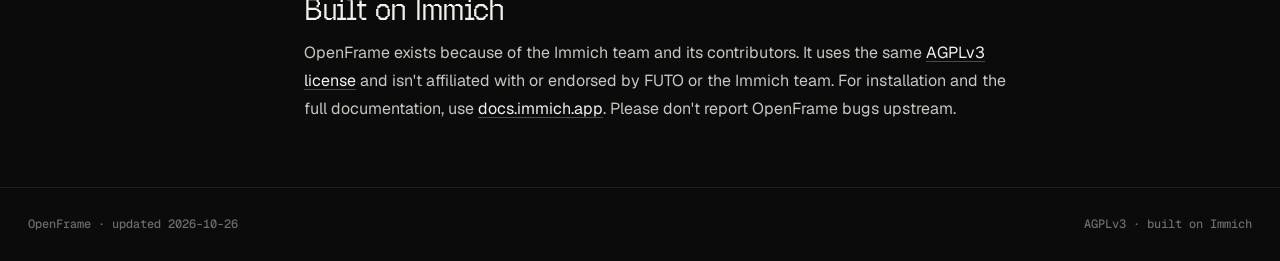
==== commit 29e3a013: "perf: validate default-worker latency and ship local Geist typography" ====
--- a/docs-site/src/index.html
+++ b/docs-site/src/index.html
@@ -6,9 +6,6 @@
   <meta charset="utf-8">
   <meta name="viewport" content="width=device-width, initial-scale=1">
   <link rel="icon" href="assets/favicon.svg" type="image/svg+xml">
-  <link rel="preconnect" href="https://fonts.googleapis.com">
-  <link rel="preconnect" href="https://fonts.gstatic.com" crossorigin>
-  <link rel="stylesheet" href="https://fonts.googleapis.com/css2?family=Geist:wght@400;500;600&family=Geist+Mono:wght@400;500&display=swap">
   <link rel="stylesheet" href="assets/site.css">
   <script src="site.config.js"></script>
   <script src="assets/site.js" defer></script>
@@ -28,11 +25,11 @@
       <table>
         <thead><tr><th>Goal</th><th>Status</th><th>What exists today</th></tr></thead>
         <tbody>
-          <tr><td>Faster uploads</td><td><span class="badge warn">Partly measured</span></td><td>Controlled API-only upload completion is 8.75% lower in paired measurements. Default-worker performance remains inconclusive. See the <a href="http-comparison.html">HTTP comparison</a>.</td></tr>
+          <tr><td>Faster uploads</td><td><span class="badge warn">Partly measured</span></td><td>The default-worker experiment showed 16.27% lower paired HTTP completion latency and 15.57% lower thumbnail/preview readiness latency. One shared host, ML disabled. See the <a href="http-comparison.html">HTTP comparison</a>.</td></tr>
           <tr><td>Better mobile-to-desktop connection</td><td><span class="badge">Not started</span></td><td>Nothing yet.</td></tr>
-          <tr><td>Redesigned UI</td><td><span class="badge warn">In progress</span></td><td>OpenFrame identity on web: logo, favicons, loading screen, page titles and app name.</td></tr>
+          <tr><td>Redesigned UI</td><td><span class="badge warn">In progress</span></td><td>OpenFrame identity, self-hosted Geist typography, favicons, loading screen, page titles and app name.</td></tr>
           <tr><td>Better UX</td><td><span class="badge warn">In progress</span></td><td>Size-weighted upload progress with bytes processed and combined speed.</td></tr>
-          <tr><td>Outperform current upstream without regressions</td><td><span class="badge warn">Partly measured</span></td><td>Three server changes measured against the fork's base commit. Upload-preflight CPU work is also measured against Immich v3.3.5. Controlled HTTP upload completion is measured separately; default-worker performance remains inconclusive.</td></tr>
+          <tr><td>Outperform current upstream without regressions</td><td><span class="badge warn">Partly measured</span></td><td>Three server changes measured against the fork's base commit. Upload-preflight CPU work is also measured against Immich v3.3.5. Default-worker HTTP completion and thumbnail/preview readiness are measured separately. Broader workloads remain unmeasured.</td></tr>
         </tbody>
       </table>
 
@@ -47,6 +44,7 @@
         <tbody>
           <tr><td><code>LIMIT 1</code> on the random-face query, async bcrypt checks, one fewer <code>fs.access</code> per media request</td><td>Server</td><td>Focused benchmarks against base <code>256eb55</code>. See <a href="performance.html">Server performance</a>.</td></tr>
           <tr><td>OpenFrame branding</td><td>Web</td><td>Visual only. Identifiers that clients and existing installs rely on keep their <code>immich</code> names.</td></tr>
+          <tr><td>Self-hosted Geist and Geist Mono typography</td><td>Web</td><td>Font preload file bytes: 4,971,652 → 69,560. Other scripts use platform fallback. Static sizes, not measured page-load time. <a href="data/raw/font-payload.json">Evidence and limits</a>.</td></tr>
           <tr><td>Overall upload progress: one size-weighted bar with bytes processed and combined speed, and a progress ring on the minimized upload button</td><td>Web</td><td>Unit tests for the progress maths. The progress UI itself does not make uploads faster. You can see how far along they are, and the bar doesn't jump back when finished files are cleared.</td></tr>
           <tr><td>OpenFrame app names, in-app mark, launcher and splash assets</td><td>Android / iOS</td><td>Asset dimensions and resource references checked. Full native builds have not been run.</td></tr>
           <tr><td><code>openframe</code> CLI command, with <code>immich</code> retained</td><td>CLI</td><td>Production build, type-check, lint, formatting and 45 tests pass on Node 24.</td></tr>
@@ -61,7 +59,7 @@
       </div>
       <div class="callout warn">
         <p class="cap">Not end to end</p>
-        <p>The HTTP comparison measures authenticated loopback uploads with real database and storage writes. It excludes WAN, TLS and mobile clients. Controlled runs exclude background media processing. No result establishes whole-app performance.</p>
+        <p>The HTTP comparison measures authenticated loopback uploads with real database and storage writes. It excludes WAN, TLS and mobile clients. The API-only run excludes background processing; the later default-worker experiment includes it, with ML disabled. No result establishes whole-app performance.</p>
       </div>
 
       <h2>Contribute, with or without AI</h2>
--- a/docs-site/src/assets/site.css
+++ b/docs-site/src/assets/site.css
@@ -1,6 +1,9 @@
 /* a.yash0.in site kit: the also.codes dark system, tuned for docs and performance reports. */
 
 @font-face { font-family: 'Geist Pixel'; src: url('fonts/GeistPixel-Square.woff2') format('woff2'); font-weight: 100 900; font-display: swap; }
+
+@font-face { font-family: 'Geist'; src: url('fonts/Geist-Variable.woff2') format('woff2'); font-weight: 100 900; font-style: normal; font-display: swap; }
+@font-face { font-family: 'Geist Mono'; src: url('fonts/GeistMono-Variable.woff2') format('woff2'); font-weight: 100 900; font-style: normal; font-display: swap; }
 
 :root {
   --bg: #0b0b0c;
